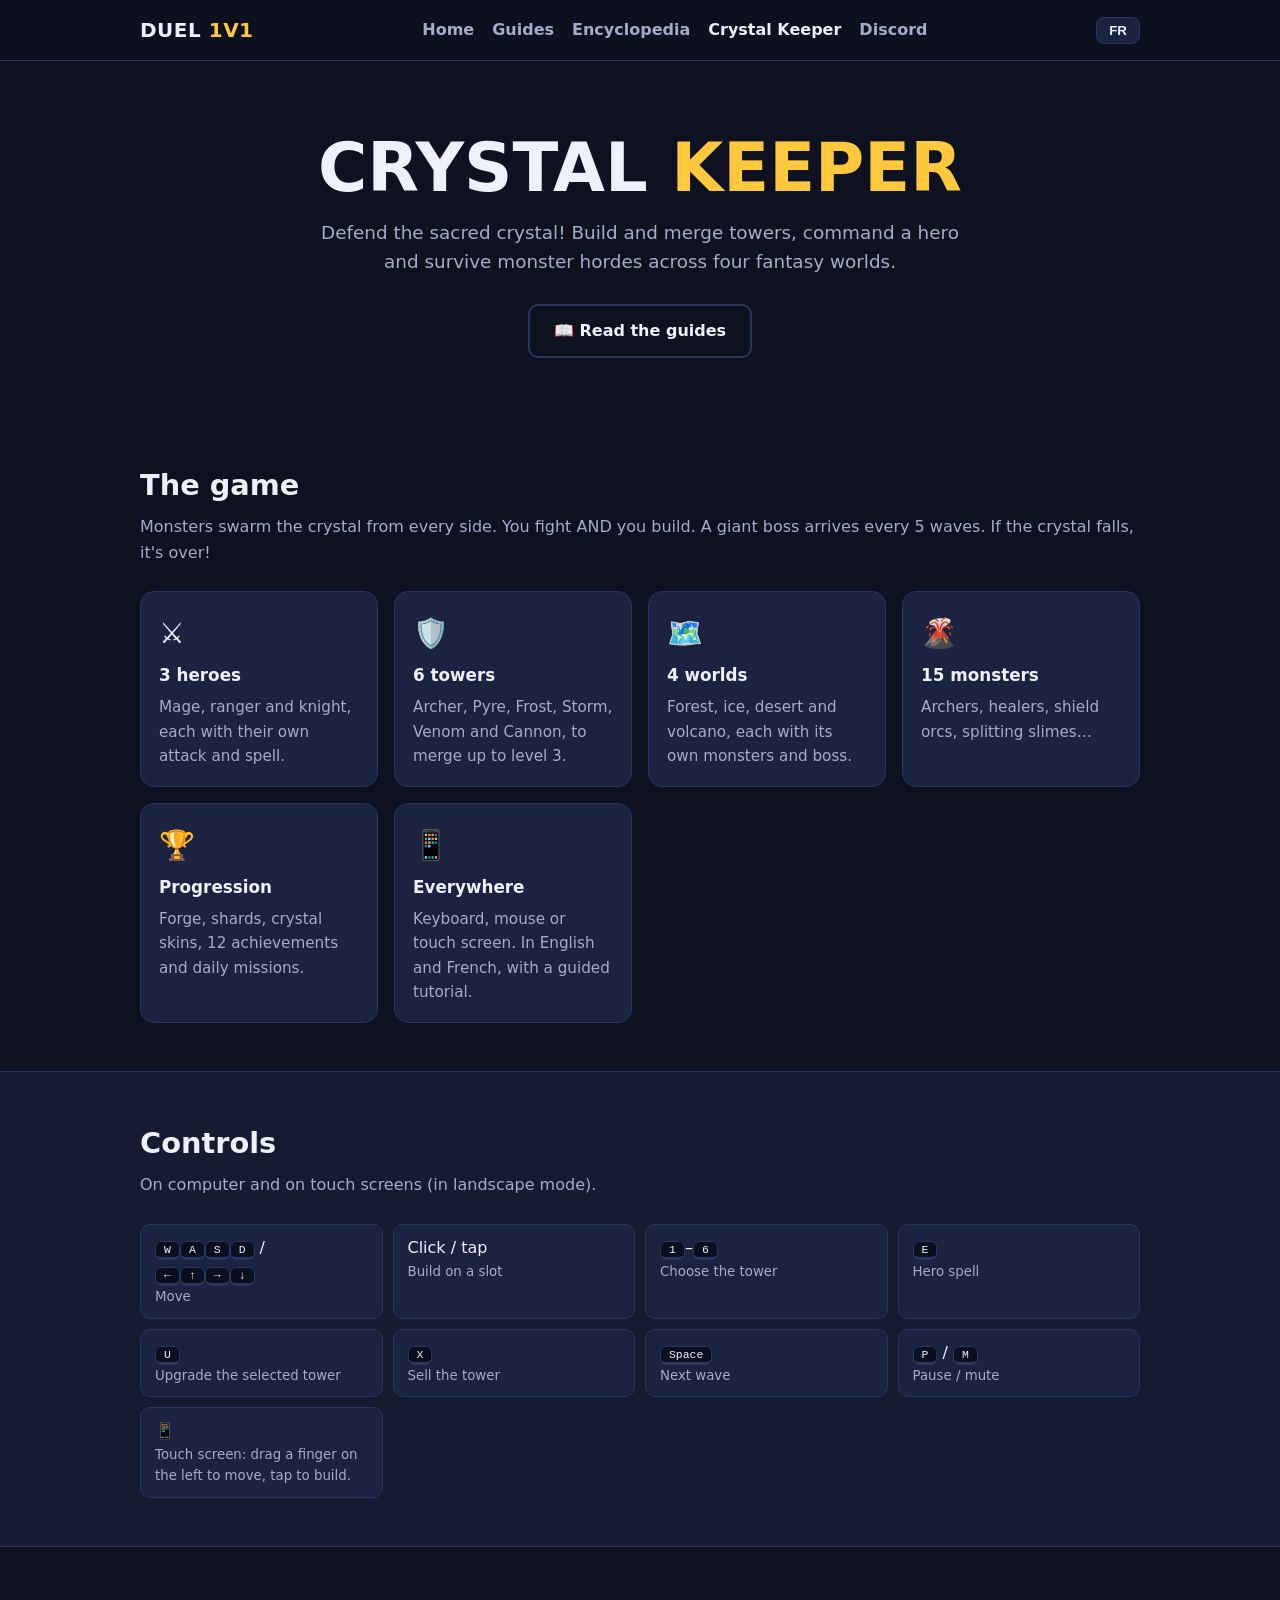
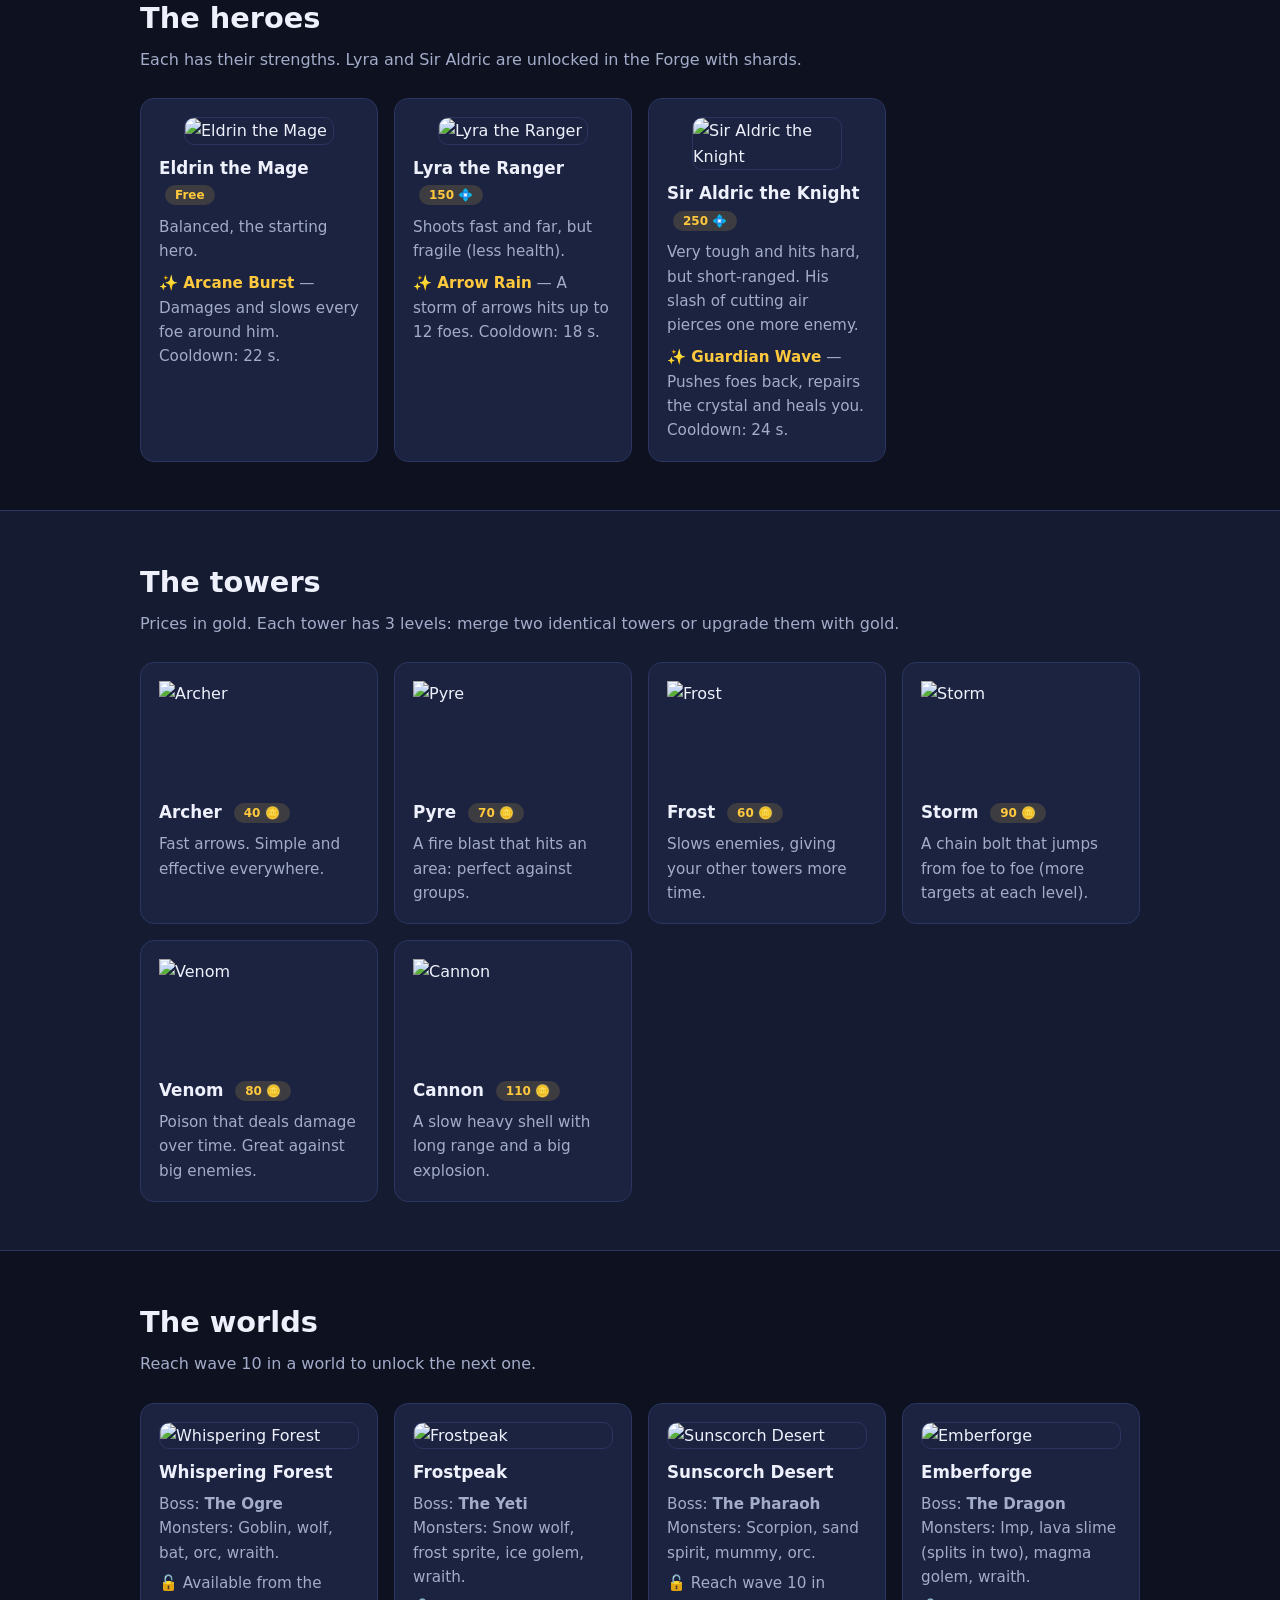
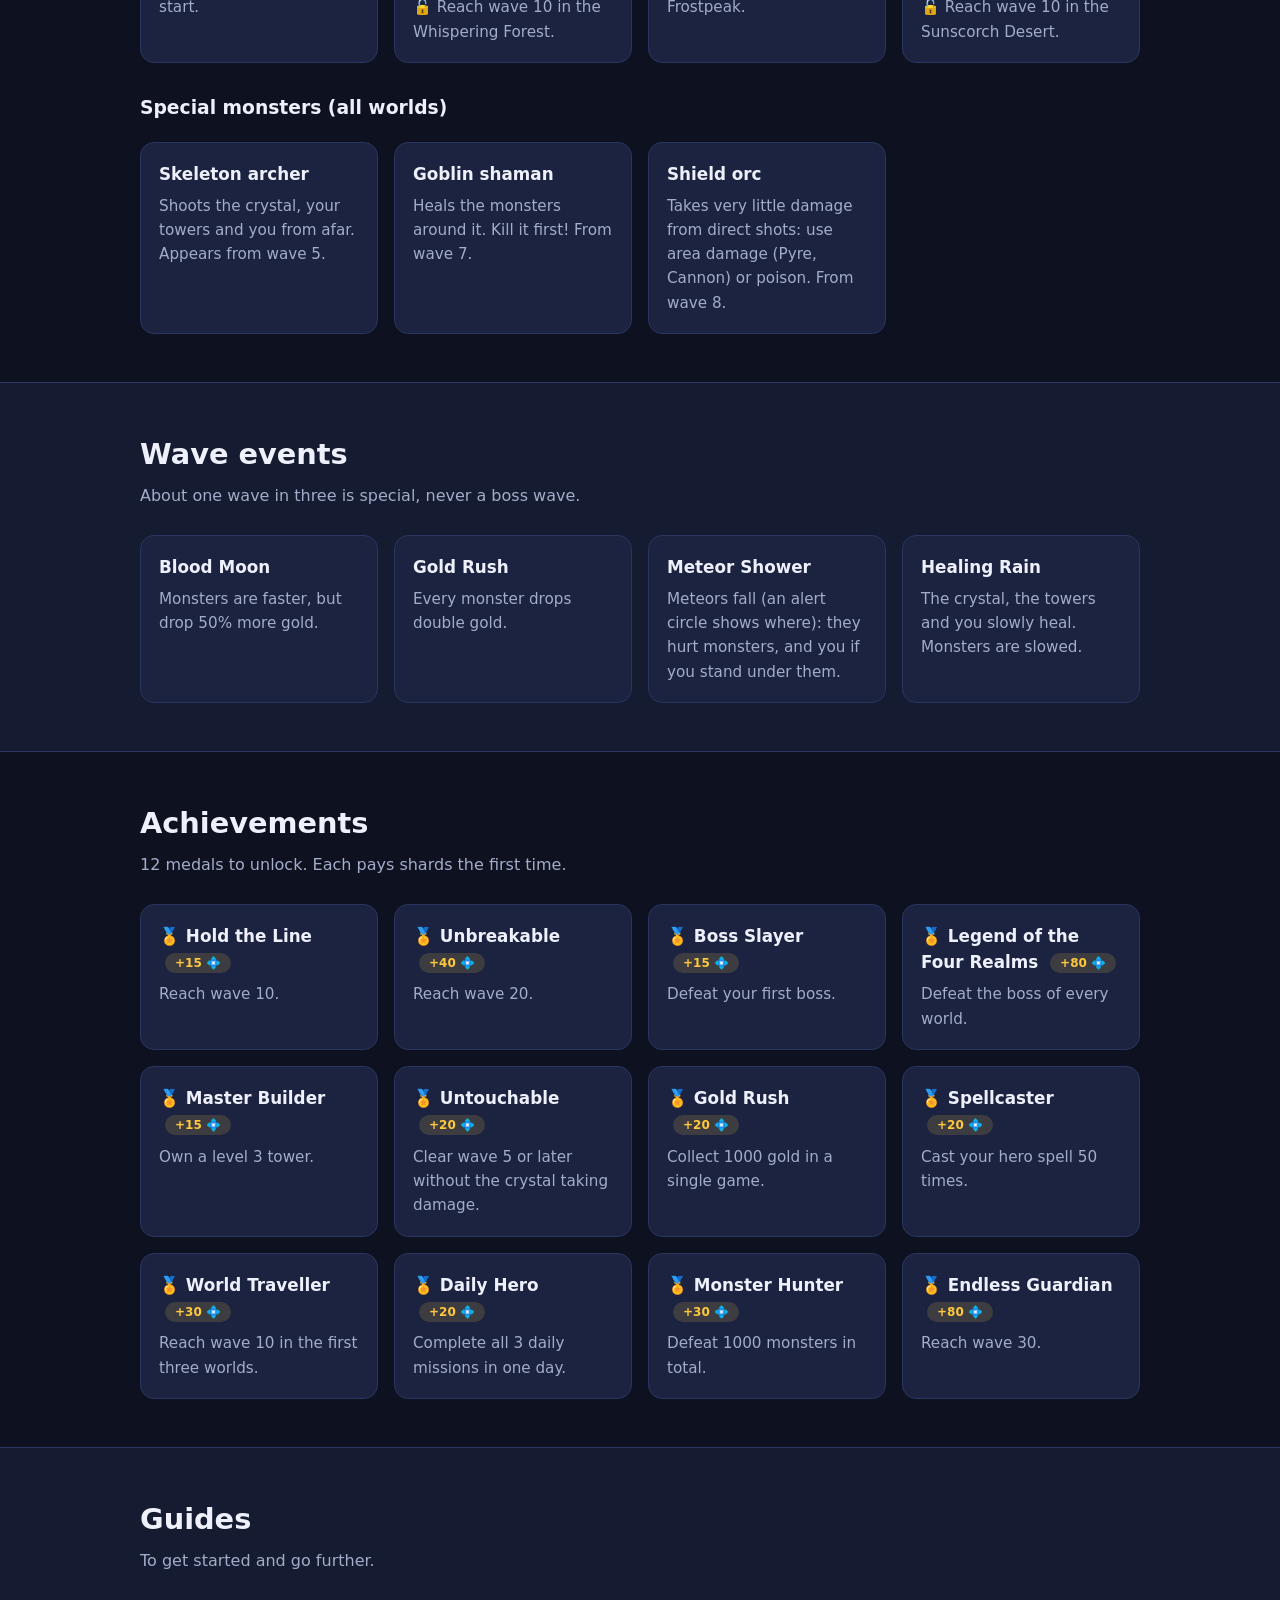
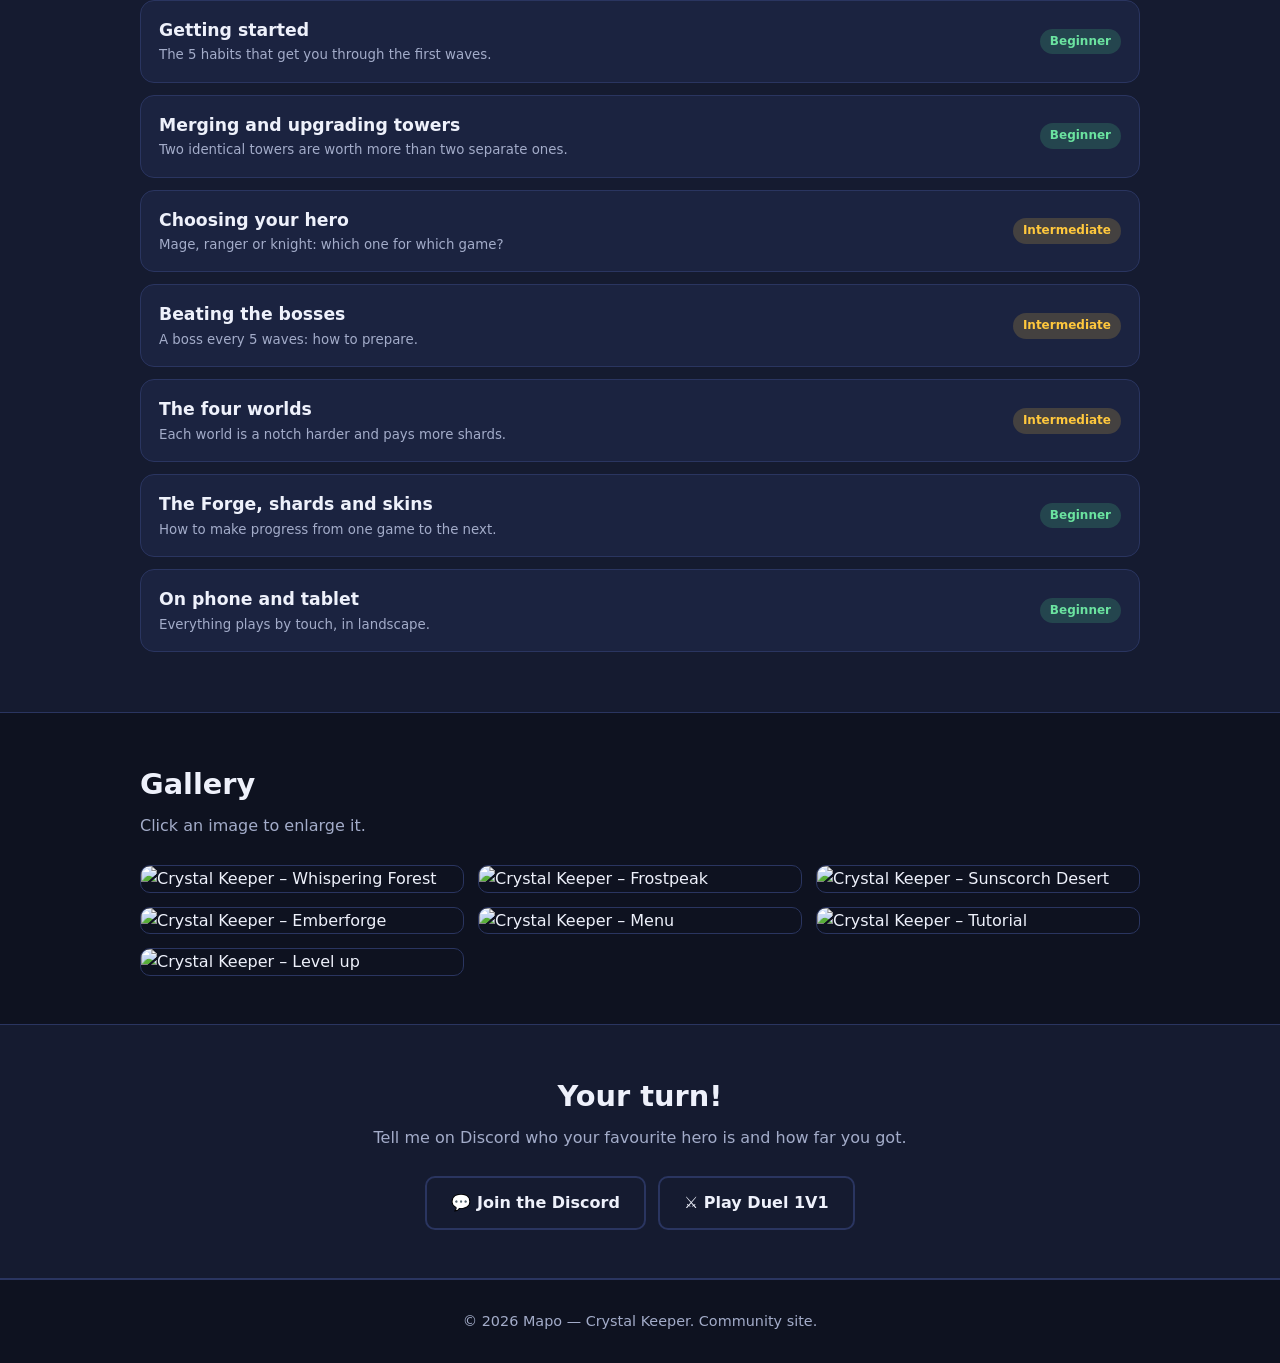
==== crystal-keeper.html @ 305e77af "Add files via upload" ====
<!doctype html>
<html lang="fr">
<head>
<meta charset="utf-8">
<meta name="viewport" content="width=device-width,initial-scale=1">
<title>Crystal Keeper – Mapo</title>
<meta name="description" content="Crystal Keeper : un tower defense fantasy où l'on se bat aussi. Héros, tours, mondes, guides.">
<link rel="stylesheet" href="style.css">
</head>
<body data-page="crystal">
<header class="nav"><div class="wrap">
  <a class="brand" href="index.html">DUEL <span>1V1</span></a>
  <nav>
    <a href="index.html" data-i18n="nav_home">Accueil</a>
    <a href="guides.html" data-i18n="nav_guides">Guides</a>
    <a href="wiki.html" data-i18n="nav_wiki">Encyclopédie</a>
    <a class="on" href="crystal-keeper.html" data-i18n="nav_ck">Crystal Keeper</a>
    <a href="index.html#communaute" data-i18n="nav_discord">Discord</a>
  </nav>
</div></header>

<div class="hero" style="--hero:url(ck/cover.jpg)"><div class="wrap">
  <h1>CRYSTAL <span class="v">KEEPER</span></h1>
  <p class="tag" data-i18n="ck_tag"></p>
  <div class="btns">
    <a class="btn primary" data-link="crystalUrl" data-i18n="ck_play" href="#" target="_blank" rel="noopener"></a>
    <a class="btn ghost" href="#ck-guides-sec" data-i18n="ck_readguides"></a>
  </div>
</div></div>

<section><div class="wrap">
  <h2 data-i18n="ck_game_h"></h2>
  <p class="sub" data-i18n="ck_game_sub"></p>
  <div class="grid" id="ck-cards"></div>
</div></section>

<section class="band"><div class="wrap">
  <h2 data-i18n="ck_ctl_h"></h2>
  <p class="sub" data-i18n="ck_ctl_sub"></p>
  <div class="controls" id="ck-controls"></div>
</div></section>

<section><div class="wrap">
  <h2 data-i18n="ck_heroes_h"></h2>
  <p class="sub" data-i18n="ck_heroes_sub"></p>
  <div class="grid" id="ck-heroes"></div>
</div></section>

<section class="band"><div class="wrap">
  <h2 data-i18n="ck_towers_h"></h2>
  <p class="sub" data-i18n="ck_towers_sub"></p>
  <div class="grid" id="ck-towers"></div>
</div></section>

<section><div class="wrap">
  <h2 data-i18n="ck_worlds_h"></h2>
  <p class="sub" data-i18n="ck_worlds_sub"></p>
  <div class="grid" id="ck-worlds"></div>
  <h3 style="margin-top:30px" data-i18n="ck_special_h"></h3>
  <div class="grid" id="ck-special"></div>
</div></section>

<section class="band"><div class="wrap">
  <h2 data-i18n="ck_events_h"></h2>
  <p class="sub" data-i18n="ck_events_sub"></p>
  <div class="grid" id="ck-events"></div>
</div></section>

<section><div class="wrap">
  <h2 data-i18n="ck_ach_h"></h2>
  <p class="sub" data-i18n="ck_ach_sub"></p>
  <div class="grid" id="ck-ach"></div>
</div></section>

<section class="band" id="ck-guides-sec"><div class="wrap">
  <h2 data-i18n="ck_guides_h"></h2>
  <p class="sub" data-i18n="ck_guides_sub"></p>
  <div id="ck-guides"></div>
</div></section>

<section><div class="wrap">
  <h2 data-i18n="gal_h"></h2>
  <p class="sub" data-i18n="gal_sub"></p>
  <div class="gallery" id="gallery"></div>
</div></section>

<section class="band"><div class="wrap" style="text-align:center">
  <h2 data-i18n="ck_end_h"></h2>
  <p class="sub" data-i18n="ck_end_sub"></p>
  <div class="btns">
    <a class="btn primary" data-link="crystalUrl" data-i18n="ck_play" href="#" target="_blank" rel="noopener"></a>
    <a class="btn ghost" data-link="discordUrl" data-i18n="btn_discord" href="#" target="_blank" rel="noopener"></a>
    <a class="btn ghost" data-link="playUrl" data-i18n="ck_other" href="#" target="_blank" rel="noopener"></a>
  </div>
</div></section>

<div class="lightbox" id="lb"><img alt=""></div>
<footer><div class="wrap">© <span data-year></span> Mapo — Crystal Keeper. <span data-i18n="footer"></span></div></footer>
<script src="config.js"></script><script src="data.js"></script><script src="data-en.js"></script><script src="ck-data.js"></script><script src="i18n.js"></script><script src="ck-page.js"></script><script src="site.js"></script>
</body>
</html>
---- style.css ----
:root{
  --bg:#0e1220; --bg2:#151b30; --card:#1b2340; --line:#2a3560;
  --text:#eef1fb; --muted:#a3acc9;
  --blue:#3da5ff; --red:#ff4d5e; --gold:#ffc83d;
}
*{box-sizing:border-box}
html{scroll-behavior:smooth}
body{margin:0;font-family:system-ui,-apple-system,"Segoe UI",Roboto,sans-serif;background:var(--bg);color:var(--text);line-height:1.6}
a{color:var(--blue)}
.wrap{max-width:1040px;margin:0 auto;padding:0 20px}

header.nav{position:sticky;top:0;z-index:10;background:rgba(14,18,32,.92);backdrop-filter:blur(8px);border-bottom:1px solid var(--line)}
header.nav .wrap{display:flex;align-items:center;justify-content:space-between;gap:16px;height:60px}
.brand{font-weight:900;font-size:1.25rem;text-decoration:none;color:var(--text);letter-spacing:.5px}
.brand span{color:var(--gold)}
nav a{color:var(--muted);text-decoration:none;margin-left:18px;font-weight:600}
nav a:hover,nav a.on{color:var(--text)}

.hero{padding:72px 0 56px;text-align:center;background:
  radial-gradient(600px 300px at 20% 0%,rgba(61,165,255,.22),transparent),
  radial-gradient(600px 300px at 80% 0%,rgba(255,77,94,.20),transparent)}
.hero h1{font-size:clamp(2.4rem,7vw,4.2rem);margin:0 0 8px;font-weight:900;line-height:1.05}
.hero h1 .v{color:var(--gold)}
.hero p.tag{max-width:640px;margin:14px auto 28px;color:var(--muted);font-size:1.15rem}

.btn{display:inline-block;padding:12px 24px;border-radius:10px;font-weight:800;text-decoration:none;border:2px solid transparent;cursor:pointer;font-size:1rem}
.btn.primary{background:var(--red);color:#fff}
.btn.primary:hover{filter:brightness(1.1)}
.btn.ghost{border-color:var(--line);color:var(--text);background:transparent}
.btn.ghost:hover{border-color:var(--blue)}
.btns{display:flex;gap:12px;justify-content:center;flex-wrap:wrap}

section{padding:48px 0}
section h2{font-size:1.8rem;margin:0 0 6px}
section .sub{color:var(--muted);margin:0 0 26px}

.grid{display:grid;grid-template-columns:repeat(auto-fill,minmax(230px,1fr));gap:16px}
.card{background:var(--card);border:1px solid var(--line);border-radius:14px;padding:18px}
.card h3{margin:0 0 6px;font-size:1.05rem}
.card p{margin:0;color:var(--muted);font-size:.95rem}
.ico{font-size:1.8rem;margin-bottom:6px}

.two{display:grid;grid-template-columns:1fr 1fr;gap:28px}
@media(max-width:720px){.two{grid-template-columns:1fr}nav a{margin-left:12px}}
ul.clean{list-style:none;padding:0;margin:0}
ul.clean li{padding:8px 0;border-bottom:1px solid var(--line)}
ul.clean li:last-child{border:0}

kbd{background:#0b0f1d;border:1px solid var(--line);border-bottom-width:3px;border-radius:6px;padding:1px 8px;font-size:.88em}
.controls{display:grid;grid-template-columns:repeat(auto-fill,minmax(200px,1fr));gap:10px}
.controls div{background:var(--card);border:1px solid var(--line);border-radius:10px;padding:10px 14px}
.controls small{display:block;color:var(--muted)}

.band{background:var(--bg2);border-top:1px solid var(--line);border-bottom:1px solid var(--line)}

/* guides */
.tools{display:flex;gap:12px;flex-wrap:wrap;margin-bottom:20px}
.tools input{flex:1;min-width:220px;padding:12px 14px;border-radius:10px;border:1px solid var(--line);background:var(--card);color:var(--text);font-size:1rem}
.chips{display:flex;gap:8px;flex-wrap:wrap;margin-bottom:22px}
.chip{padding:6px 14px;border-radius:999px;border:1px solid var(--line);background:transparent;color:var(--muted);cursor:pointer;font-weight:600}
.chip.on{background:var(--blue);color:#06101f;border-color:var(--blue)}
.guide{background:var(--card);border:1px solid var(--line);border-radius:14px;margin-bottom:12px;overflow:hidden}
.guide summary{cursor:pointer;padding:16px 18px;list-style:none;display:flex;gap:12px;align-items:center;justify-content:space-between}
.guide summary::-webkit-details-marker{display:none}
.guide summary strong{font-size:1.08rem}
.guide summary small{display:block;color:var(--muted);font-weight:400}
.badge{font-size:.75rem;font-weight:800;padding:3px 10px;border-radius:999px;white-space:nowrap}
.Débutant{background:rgba(80,220,140,.18);color:#6be3a0}
.Intermédiaire{background:rgba(255,200,61,.18);color:var(--gold)}
.Avancé{background:rgba(255,77,94,.18);color:#ff8e99}
.guide .content{padding:0 18px 16px;color:#d6dbef}
.guide .content ul{padding-left:20px}
.empty{color:var(--muted);text-align:center;padding:30px}

footer{border-top:1px solid var(--line);padding:30px 0;color:var(--muted);text-align:center;font-size:.9rem}

.muted{color:var(--muted)}
.badge.price{background:rgba(255,200,61,.15);color:var(--gold);margin-left:6px;vertical-align:middle}
.tablewrap{overflow-x:auto;border:1px solid var(--line);border-radius:14px;margin-bottom:16px}
table{width:100%;border-collapse:collapse;min-width:640px}
th,td{padding:10px 14px;text-align:left;border-bottom:1px solid var(--line);font-size:.95rem}
th{background:var(--card);color:var(--muted);font-size:.8rem;text-transform:uppercase;letter-spacing:.5px}
tr:last-child td{border-bottom:0}
td:nth-child(2),td:nth-child(3),td:nth-child(4){white-space:nowrap}

.hero{background:linear-gradient(rgba(14,18,32,.3),var(--bg) 98%),var(--hero,none) center/cover,var(--bg)}
.gallery{display:grid;grid-template-columns:repeat(auto-fill,minmax(280px,1fr));gap:14px}
.gallery img,.mapimg{width:100%;display:block;border-radius:10px;border:1px solid var(--line)}
.gallery img{cursor:zoom-in;transition:transform .15s}
.gallery img:hover{transform:scale(1.02)}
.mapimg{margin-bottom:10px;image-rendering:auto}
.lightbox{position:fixed;inset:0;background:rgba(5,8,16,.92);display:none;align-items:center;justify-content:center;z-index:50;cursor:zoom-out;padding:20px}
.lightbox.open{display:flex}
.lightbox img{max-width:100%;max-height:100%;border-radius:10px}

.langbtn{margin-left:18px;padding:5px 12px;border-radius:8px;border:1px solid var(--line);background:var(--card);color:var(--text);font-weight:800;cursor:pointer}
.langbtn:hover{border-color:var(--blue)}
.Beginner{background:rgba(80,220,140,.18);color:#6be3a0}
.Intermediate{background:rgba(255,200,61,.18);color:var(--gold)}
.Advanced{background:rgba(255,77,94,.18);color:#ff8e99}
header.nav .wrap{flex-wrap:nowrap}
nav{display:flex;align-items:center;flex-wrap:wrap}
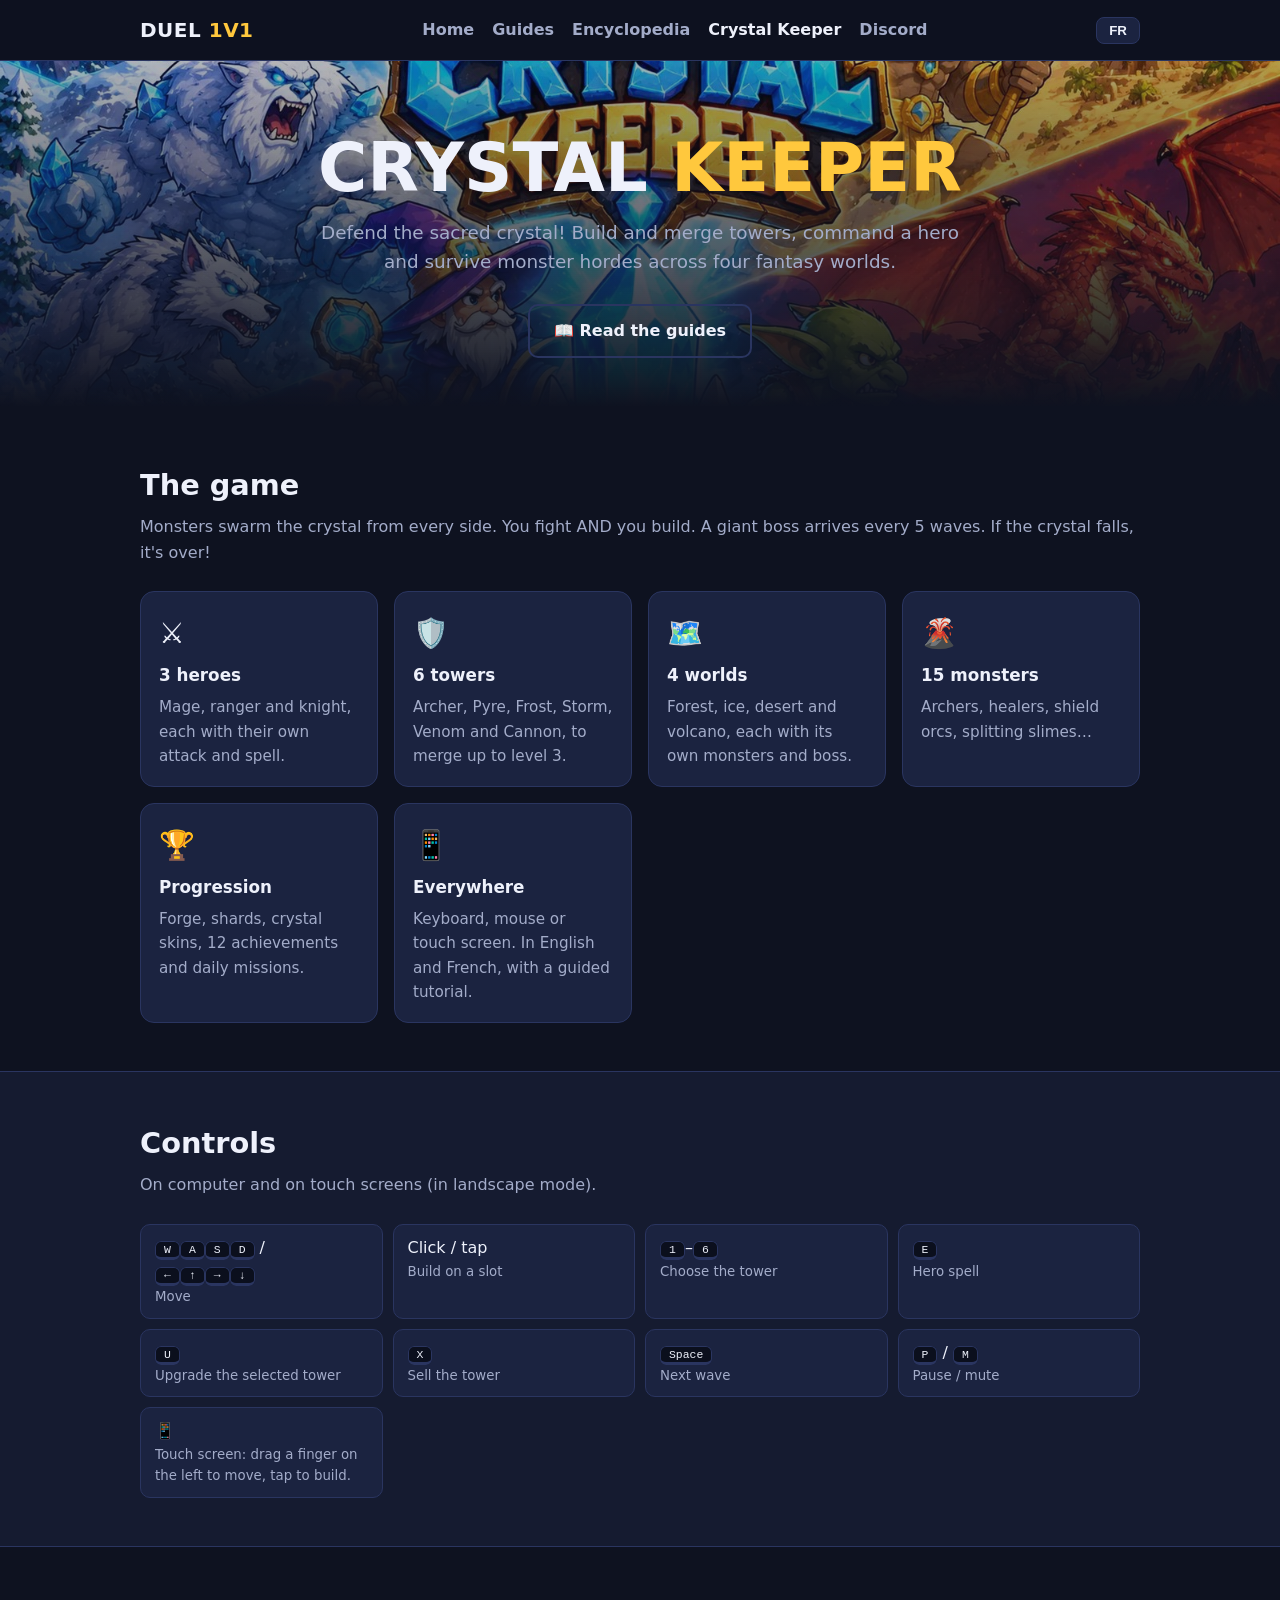
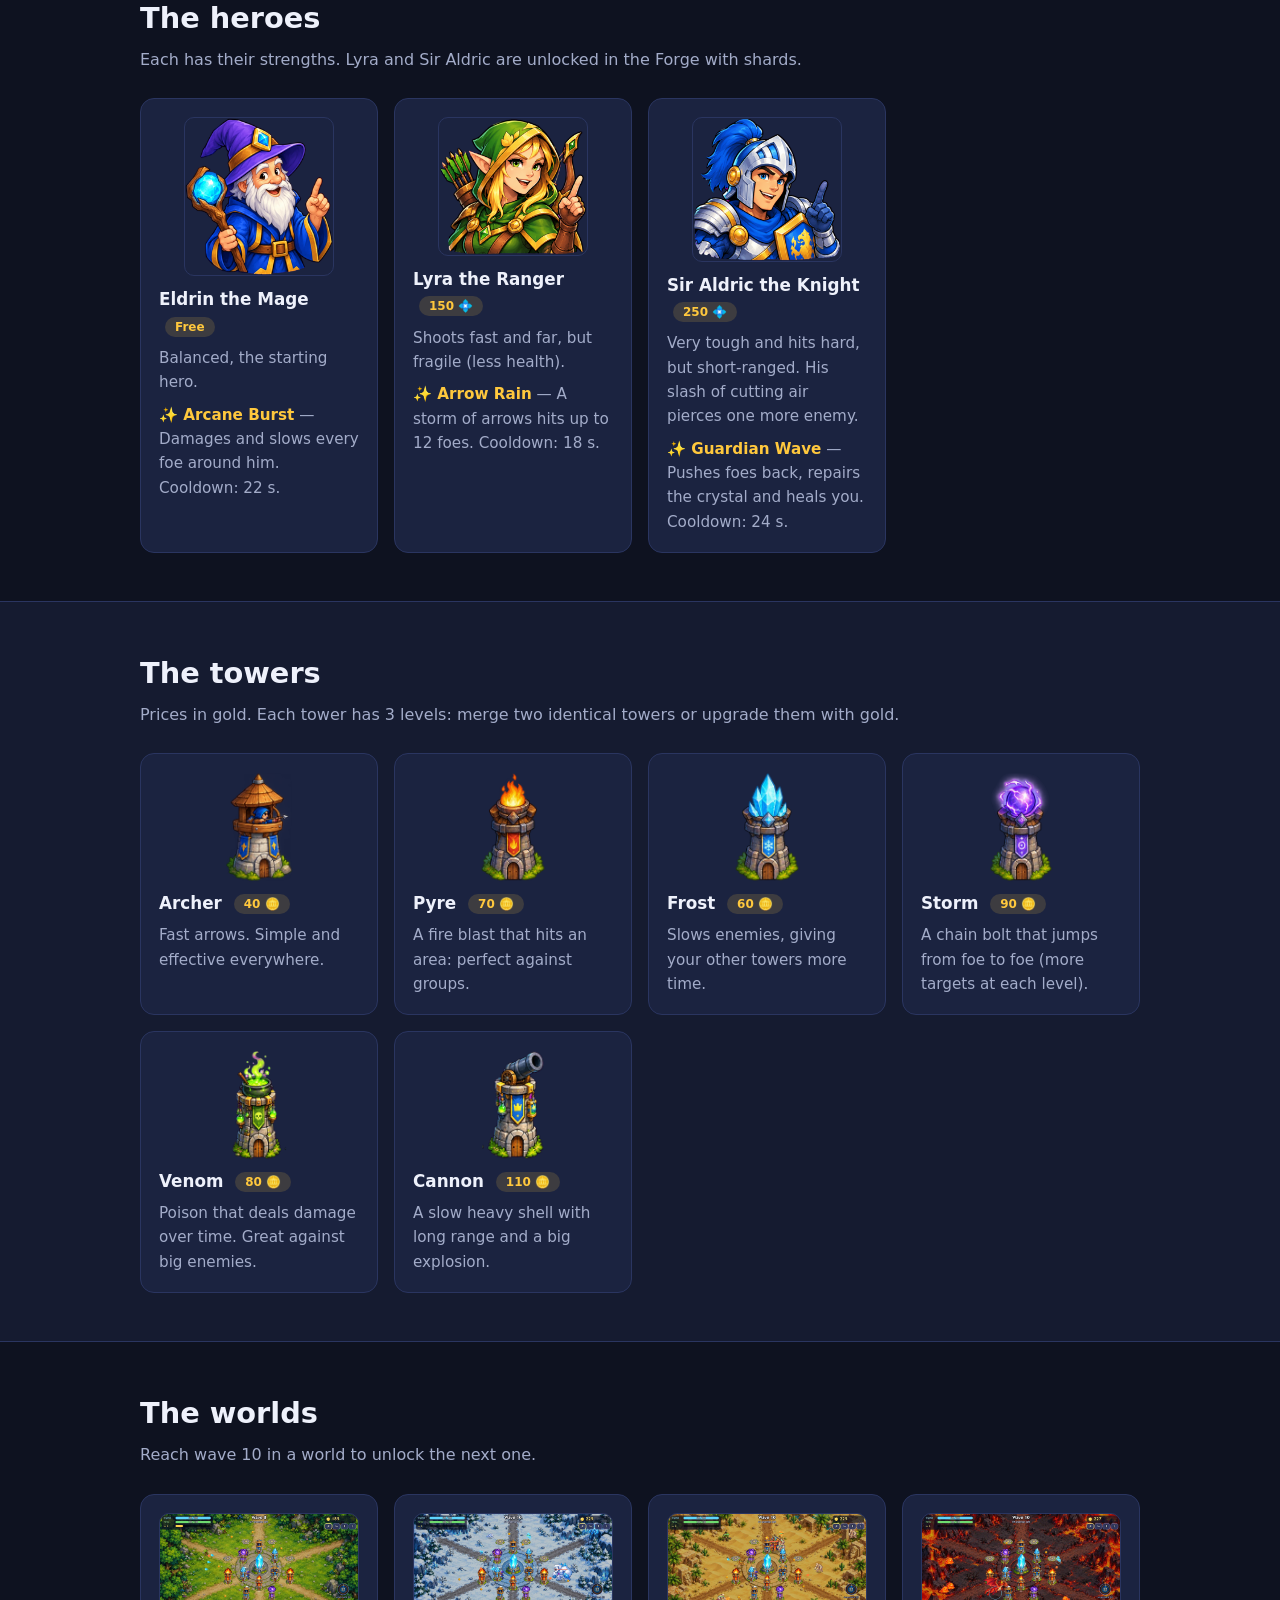
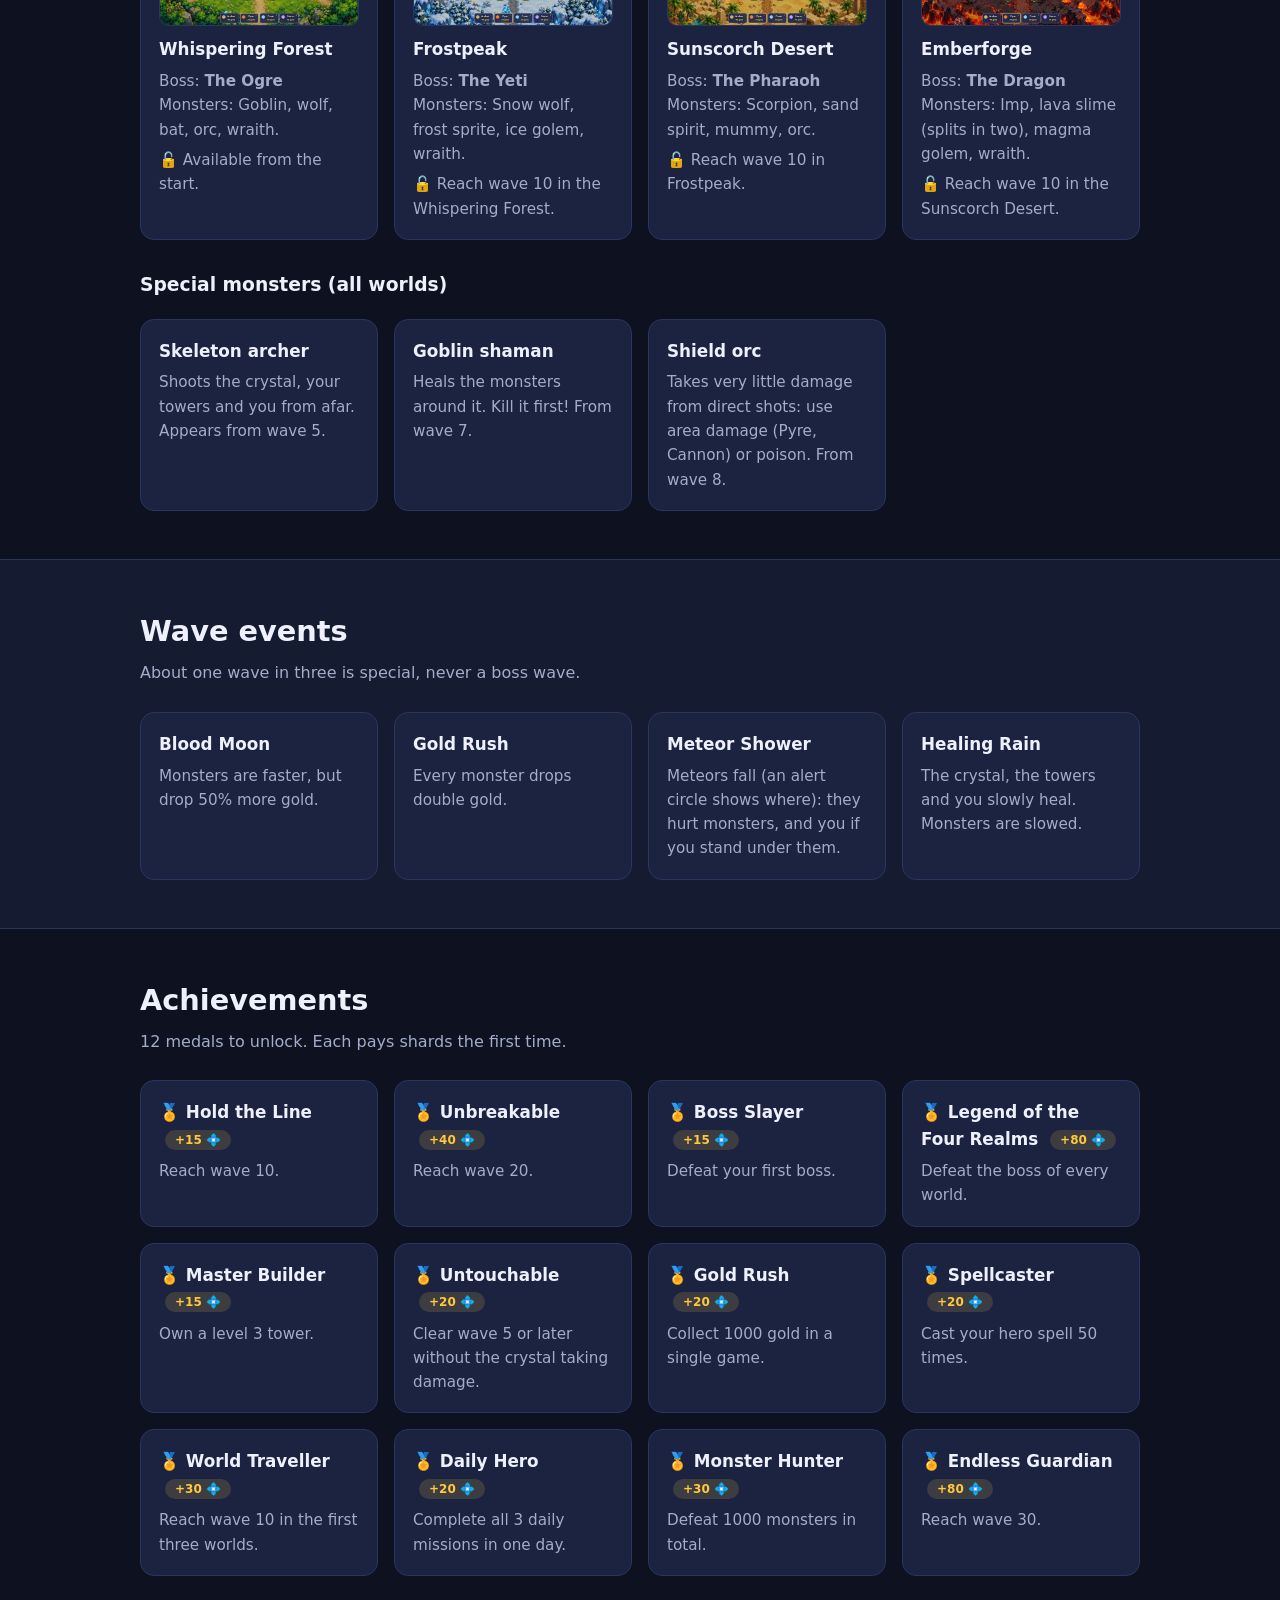
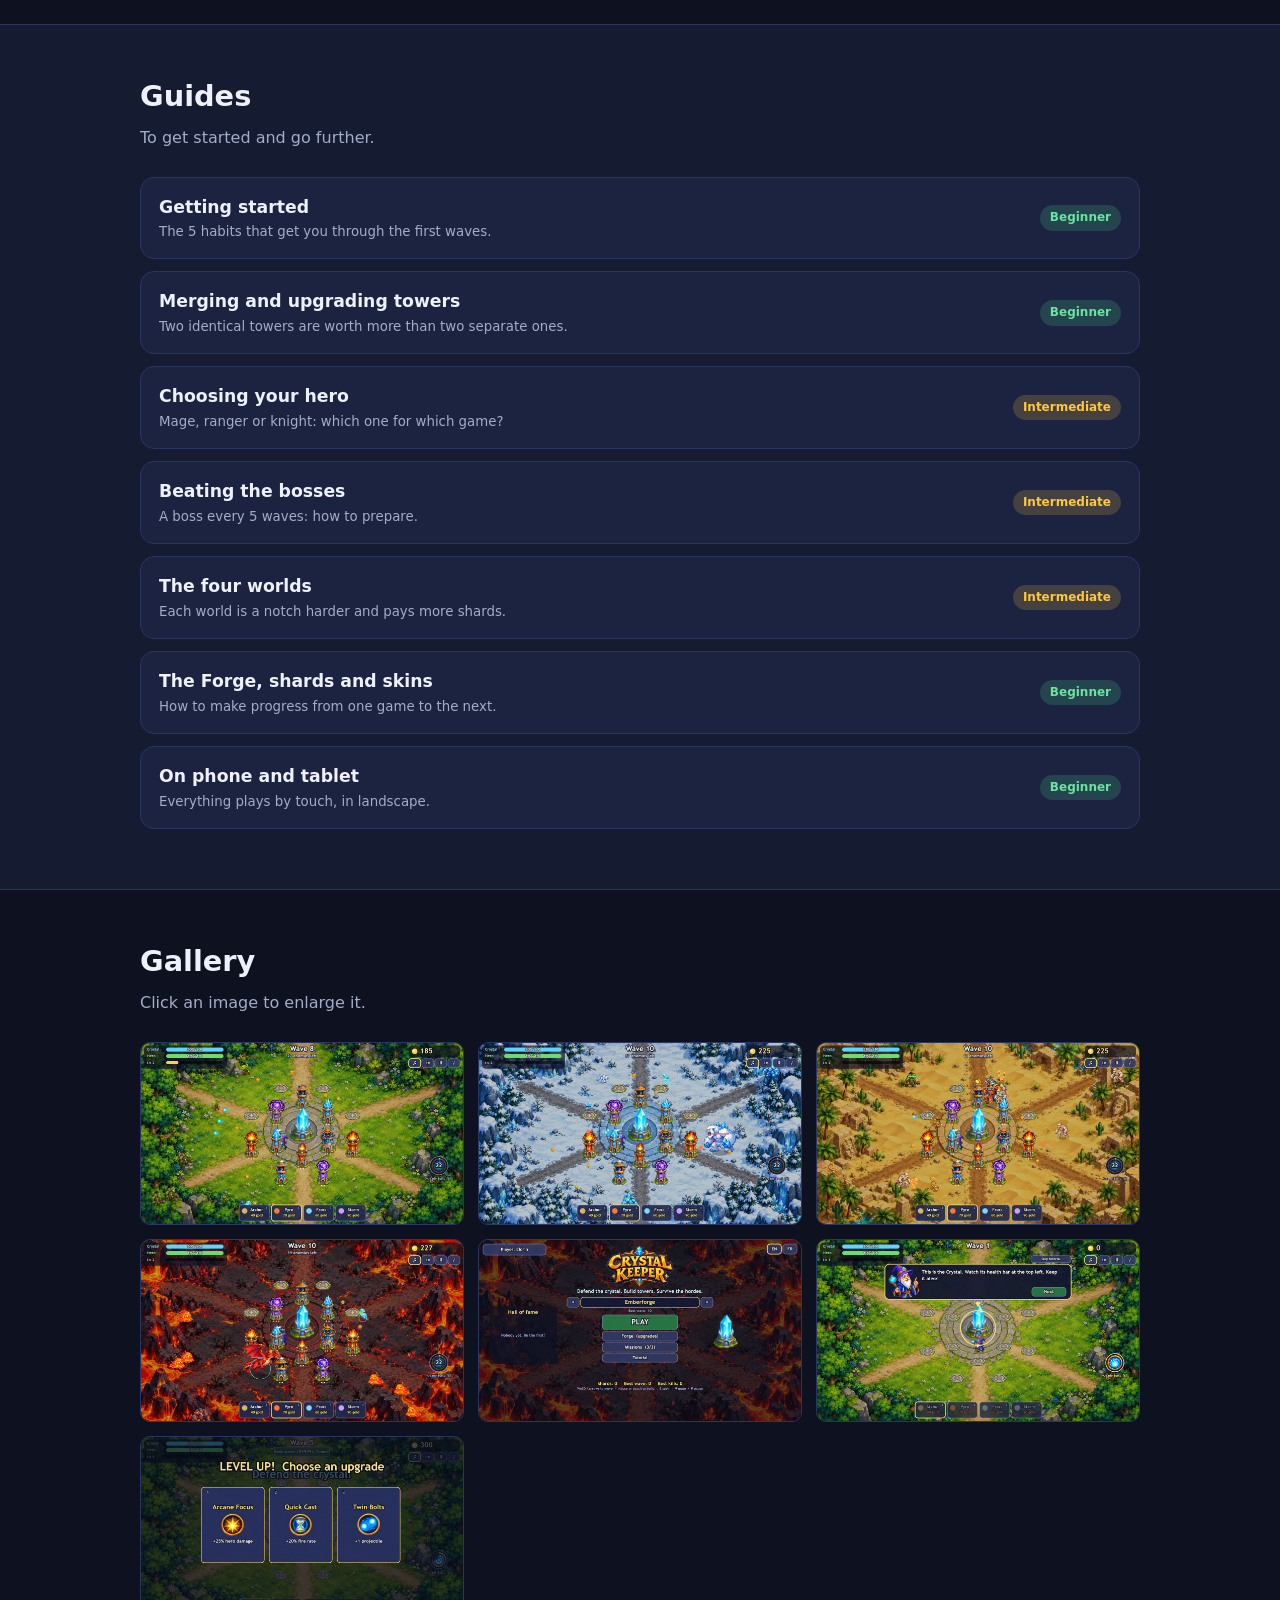
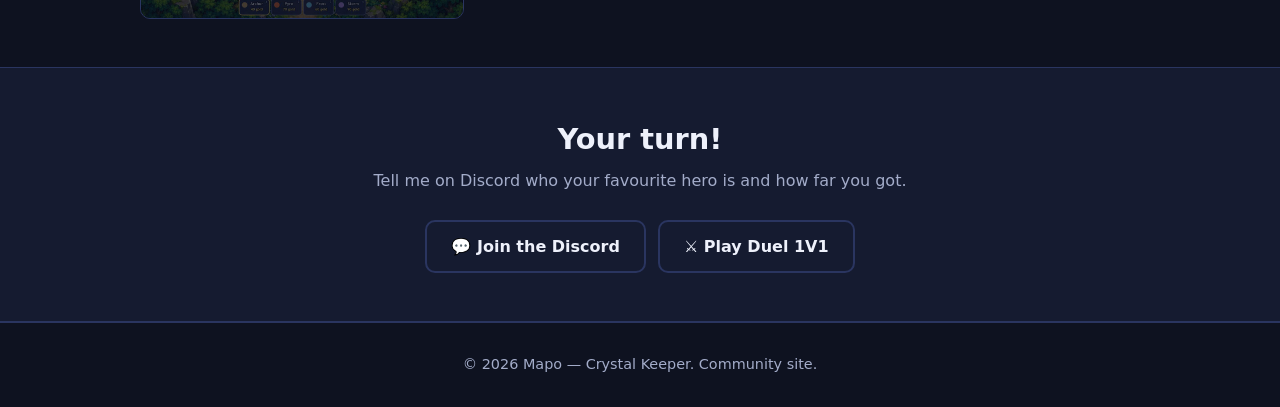
==== commit 8609709c: "Add files via upload" ====
--- a/crystal-keeper.html
+++ b/crystal-keeper.html
@@ -1,101 +1,101 @@
-<!doctype html>
-<html lang="fr">
-<head>
-<meta charset="utf-8">
-<meta name="viewport" content="width=device-width,initial-scale=1">
-<title>Crystal Keeper – Mapo</title>
-<meta name="description" content="Crystal Keeper : un tower defense fantasy où l'on se bat aussi. Héros, tours, mondes, guides.">
-<link rel="stylesheet" href="style.css">
-</head>
-<body data-page="crystal">
-<header class="nav"><div class="wrap">
-  <a class="brand" href="index.html">DUEL <span>1V1</span></a>
-  <nav>
-    <a href="index.html" data-i18n="nav_home">Accueil</a>
-    <a href="guides.html" data-i18n="nav_guides">Guides</a>
-    <a href="wiki.html" data-i18n="nav_wiki">Encyclopédie</a>
-    <a class="on" href="crystal-keeper.html" data-i18n="nav_ck">Crystal Keeper</a>
-    <a href="index.html#communaute" data-i18n="nav_discord">Discord</a>
-  </nav>
-</div></header>
-
-<div class="hero" style="--hero:url(ck/cover.jpg)"><div class="wrap">
-  <h1>CRYSTAL <span class="v">KEEPER</span></h1>
-  <p class="tag" data-i18n="ck_tag"></p>
-  <div class="btns">
-    <a class="btn primary" data-link="crystalUrl" data-i18n="ck_play" href="#" target="_blank" rel="noopener"></a>
-    <a class="btn ghost" href="#ck-guides-sec" data-i18n="ck_readguides"></a>
-  </div>
-</div></div>
-
-<section><div class="wrap">
-  <h2 data-i18n="ck_game_h"></h2>
-  <p class="sub" data-i18n="ck_game_sub"></p>
-  <div class="grid" id="ck-cards"></div>
-</div></section>
-
-<section class="band"><div class="wrap">
-  <h2 data-i18n="ck_ctl_h"></h2>
-  <p class="sub" data-i18n="ck_ctl_sub"></p>
-  <div class="controls" id="ck-controls"></div>
-</div></section>
-
-<section><div class="wrap">
-  <h2 data-i18n="ck_heroes_h"></h2>
-  <p class="sub" data-i18n="ck_heroes_sub"></p>
-  <div class="grid" id="ck-heroes"></div>
-</div></section>
-
-<section class="band"><div class="wrap">
-  <h2 data-i18n="ck_towers_h"></h2>
-  <p class="sub" data-i18n="ck_towers_sub"></p>
-  <div class="grid" id="ck-towers"></div>
-</div></section>
-
-<section><div class="wrap">
-  <h2 data-i18n="ck_worlds_h"></h2>
-  <p class="sub" data-i18n="ck_worlds_sub"></p>
-  <div class="grid" id="ck-worlds"></div>
-  <h3 style="margin-top:30px" data-i18n="ck_special_h"></h3>
-  <div class="grid" id="ck-special"></div>
-</div></section>
-
-<section class="band"><div class="wrap">
-  <h2 data-i18n="ck_events_h"></h2>
-  <p class="sub" data-i18n="ck_events_sub"></p>
-  <div class="grid" id="ck-events"></div>
-</div></section>
-
-<section><div class="wrap">
-  <h2 data-i18n="ck_ach_h"></h2>
-  <p class="sub" data-i18n="ck_ach_sub"></p>
-  <div class="grid" id="ck-ach"></div>
-</div></section>
-
-<section class="band" id="ck-guides-sec"><div class="wrap">
-  <h2 data-i18n="ck_guides_h"></h2>
-  <p class="sub" data-i18n="ck_guides_sub"></p>
-  <div id="ck-guides"></div>
-</div></section>
-
-<section><div class="wrap">
-  <h2 data-i18n="gal_h"></h2>
-  <p class="sub" data-i18n="gal_sub"></p>
-  <div class="gallery" id="gallery"></div>
-</div></section>
-
-<section class="band"><div class="wrap" style="text-align:center">
-  <h2 data-i18n="ck_end_h"></h2>
-  <p class="sub" data-i18n="ck_end_sub"></p>
-  <div class="btns">
-    <a class="btn primary" data-link="crystalUrl" data-i18n="ck_play" href="#" target="_blank" rel="noopener"></a>
-    <a class="btn ghost" data-link="discordUrl" data-i18n="btn_discord" href="#" target="_blank" rel="noopener"></a>
-    <a class="btn ghost" data-link="playUrl" data-i18n="ck_other" href="#" target="_blank" rel="noopener"></a>
-  </div>
-</div></section>
-
-<div class="lightbox" id="lb"><img alt=""></div>
-<footer><div class="wrap">© <span data-year></span> Mapo — Crystal Keeper. <span data-i18n="footer"></span></div></footer>
-<script src="config.js"></script><script src="data.js"></script><script src="data-en.js"></script><script src="ck-data.js"></script><script src="i18n.js"></script><script src="ck-page.js"></script><script src="site.js"></script>
-</body>
-</html>
+<!doctype html>
+<html lang="fr">
+<head>
+<meta charset="utf-8">
+<meta name="viewport" content="width=device-width,initial-scale=1">
+<title>Crystal Keeper – Mapo</title>
+<meta name="description" content="Crystal Keeper : un tower defense fantasy où l'on se bat aussi. Héros, tours, mondes, guides.">
+<link rel="stylesheet" href="style.css">
+</head>
+<body data-page="crystal">
+<header class="nav"><div class="wrap">
+  <a class="brand" href="index.html">DUEL <span>1V1</span></a>
+  <nav>
+    <a href="index.html" data-i18n="nav_home">Accueil</a>
+    <a href="guides.html" data-i18n="nav_guides">Guides</a>
+    <a href="wiki.html" data-i18n="nav_wiki">Encyclopédie</a>
+    <a class="on" href="crystal-keeper.html" data-i18n="nav_ck">Crystal Keeper</a>
+    <a href="index.html#communaute" data-i18n="nav_discord">Discord</a>
+  </nav>
+</div></header>
+
+<div class="hero" style="--hero:url(cover.jpg)"><div class="wrap">
+  <h1>CRYSTAL <span class="v">KEEPER</span></h1>
+  <p class="tag" data-i18n="ck_tag"></p>
+  <div class="btns">
+    <a class="btn primary" data-link="crystalUrl" data-i18n="ck_play" href="#" target="_blank" rel="noopener"></a>
+    <a class="btn ghost" href="#ck-guides-sec" data-i18n="ck_readguides"></a>
+  </div>
+</div></div>
+
+<section><div class="wrap">
+  <h2 data-i18n="ck_game_h"></h2>
+  <p class="sub" data-i18n="ck_game_sub"></p>
+  <div class="grid" id="ck-cards"></div>
+</div></section>
+
+<section class="band"><div class="wrap">
+  <h2 data-i18n="ck_ctl_h"></h2>
+  <p class="sub" data-i18n="ck_ctl_sub"></p>
+  <div class="controls" id="ck-controls"></div>
+</div></section>
+
+<section><div class="wrap">
+  <h2 data-i18n="ck_heroes_h"></h2>
+  <p class="sub" data-i18n="ck_heroes_sub"></p>
+  <div class="grid" id="ck-heroes"></div>
+</div></section>
+
+<section class="band"><div class="wrap">
+  <h2 data-i18n="ck_towers_h"></h2>
+  <p class="sub" data-i18n="ck_towers_sub"></p>
+  <div class="grid" id="ck-towers"></div>
+</div></section>
+
+<section><div class="wrap">
+  <h2 data-i18n="ck_worlds_h"></h2>
+  <p class="sub" data-i18n="ck_worlds_sub"></p>
+  <div class="grid" id="ck-worlds"></div>
+  <h3 style="margin-top:30px" data-i18n="ck_special_h"></h3>
+  <div class="grid" id="ck-special"></div>
+</div></section>
+
+<section class="band"><div class="wrap">
+  <h2 data-i18n="ck_events_h"></h2>
+  <p class="sub" data-i18n="ck_events_sub"></p>
+  <div class="grid" id="ck-events"></div>
+</div></section>
+
+<section><div class="wrap">
+  <h2 data-i18n="ck_ach_h"></h2>
+  <p class="sub" data-i18n="ck_ach_sub"></p>
+  <div class="grid" id="ck-ach"></div>
+</div></section>
+
+<section class="band" id="ck-guides-sec"><div class="wrap">
+  <h2 data-i18n="ck_guides_h"></h2>
+  <p class="sub" data-i18n="ck_guides_sub"></p>
+  <div id="ck-guides"></div>
+</div></section>
+
+<section><div class="wrap">
+  <h2 data-i18n="gal_h"></h2>
+  <p class="sub" data-i18n="gal_sub"></p>
+  <div class="gallery" id="gallery"></div>
+</div></section>
+
+<section class="band"><div class="wrap" style="text-align:center">
+  <h2 data-i18n="ck_end_h"></h2>
+  <p class="sub" data-i18n="ck_end_sub"></p>
+  <div class="btns">
+    <a class="btn primary" data-link="crystalUrl" data-i18n="ck_play" href="#" target="_blank" rel="noopener"></a>
+    <a class="btn ghost" data-link="discordUrl" data-i18n="btn_discord" href="#" target="_blank" rel="noopener"></a>
+    <a class="btn ghost" data-link="playUrl" data-i18n="ck_other" href="#" target="_blank" rel="noopener"></a>
+  </div>
+</div></section>
+
+<div class="lightbox" id="lb"><img alt=""></div>
+<footer><div class="wrap">© <span data-year></span> Mapo — Crystal Keeper. <span data-i18n="footer"></span></div></footer>
+<script src="config.js"></script><script src="data.js"></script><script src="data-en.js"></script><script src="ck-data.js"></script><script src="i18n.js"></script><script src="ck-page.js"></script><script src="site.js"></script>
+</body>
+</html>
